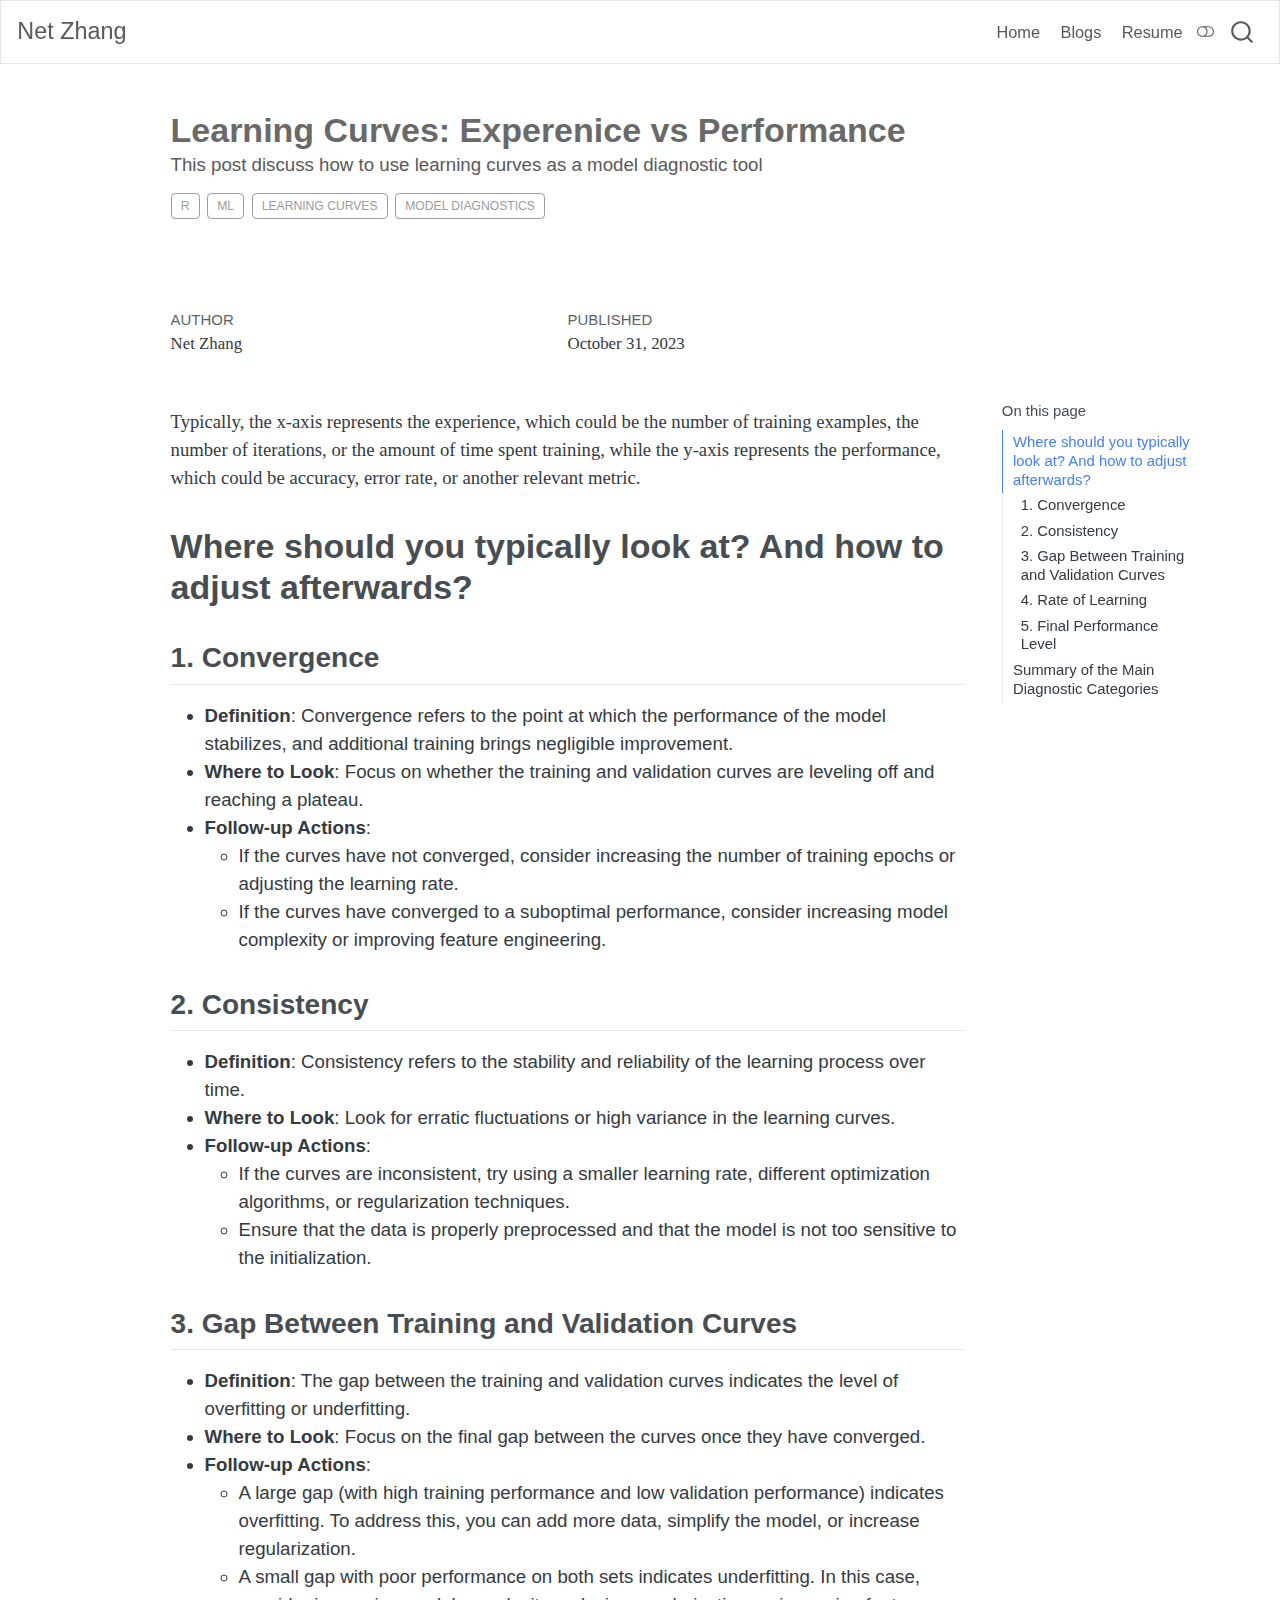
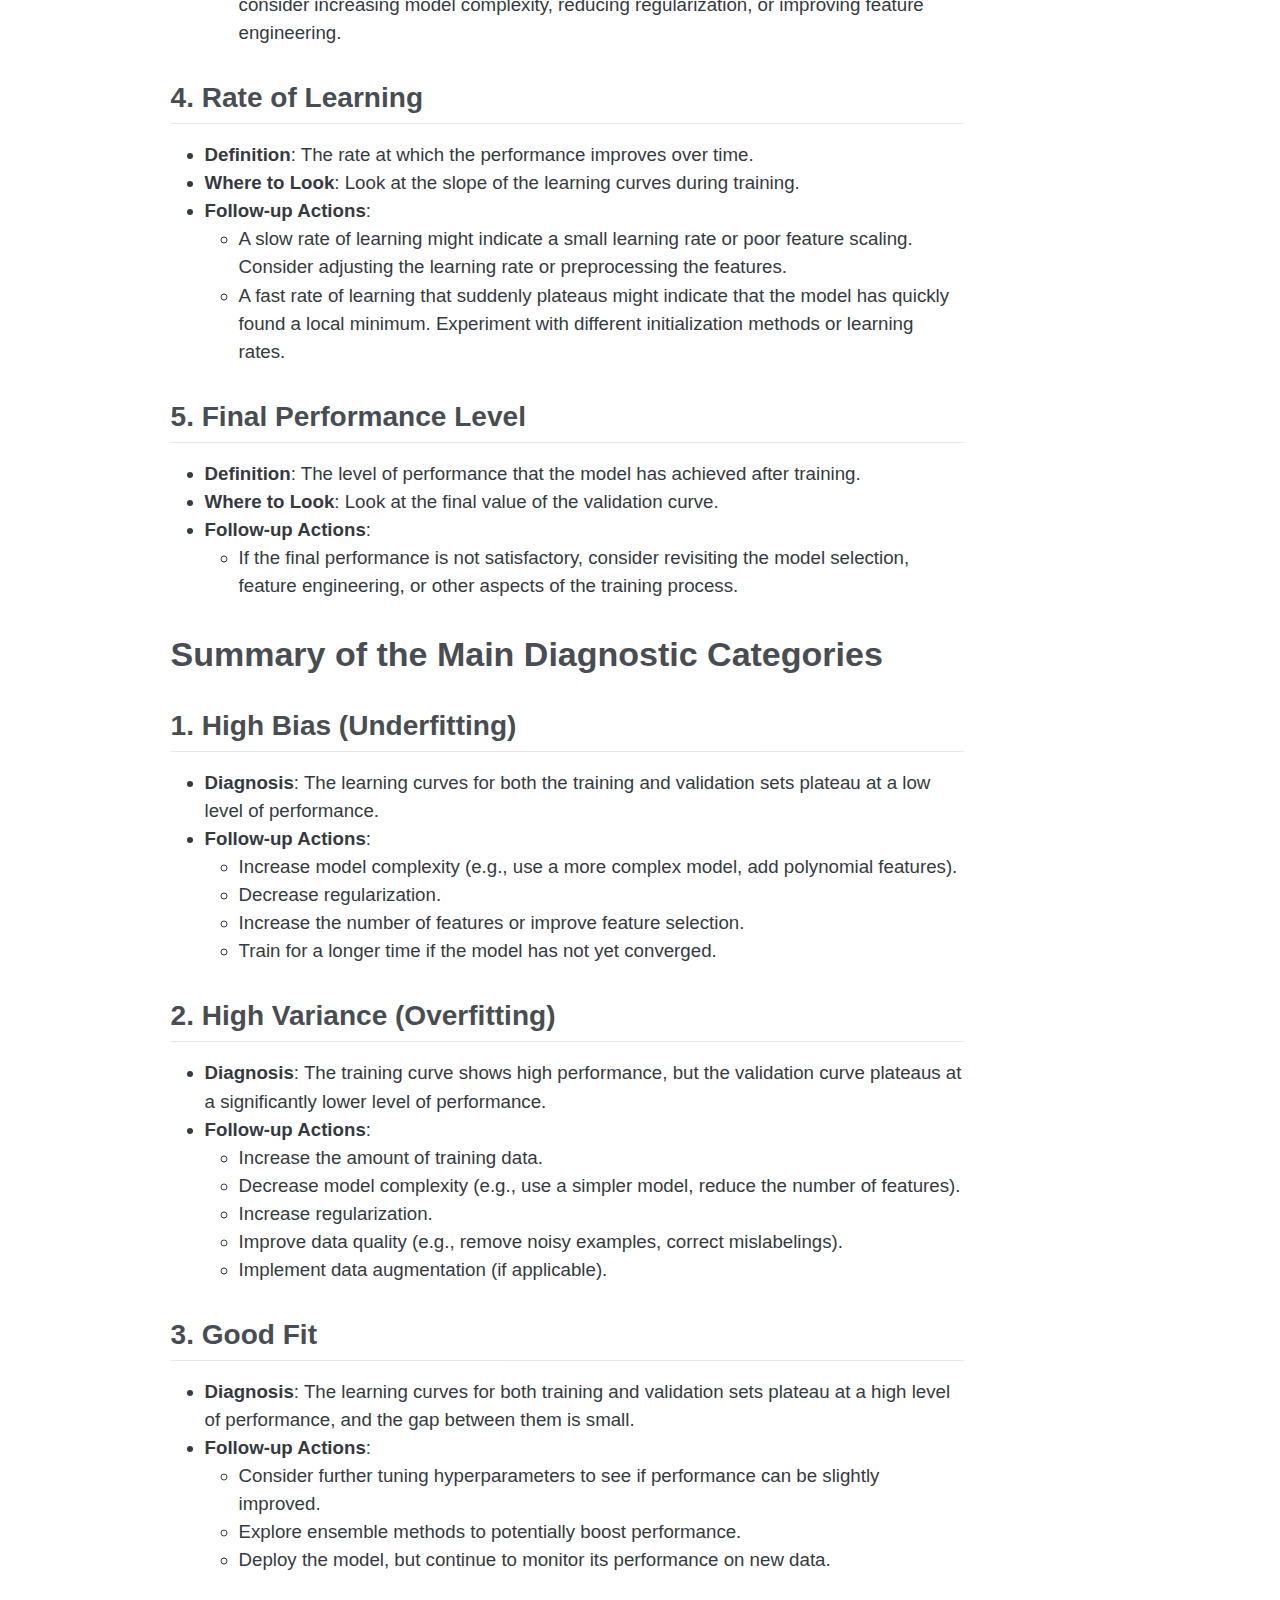
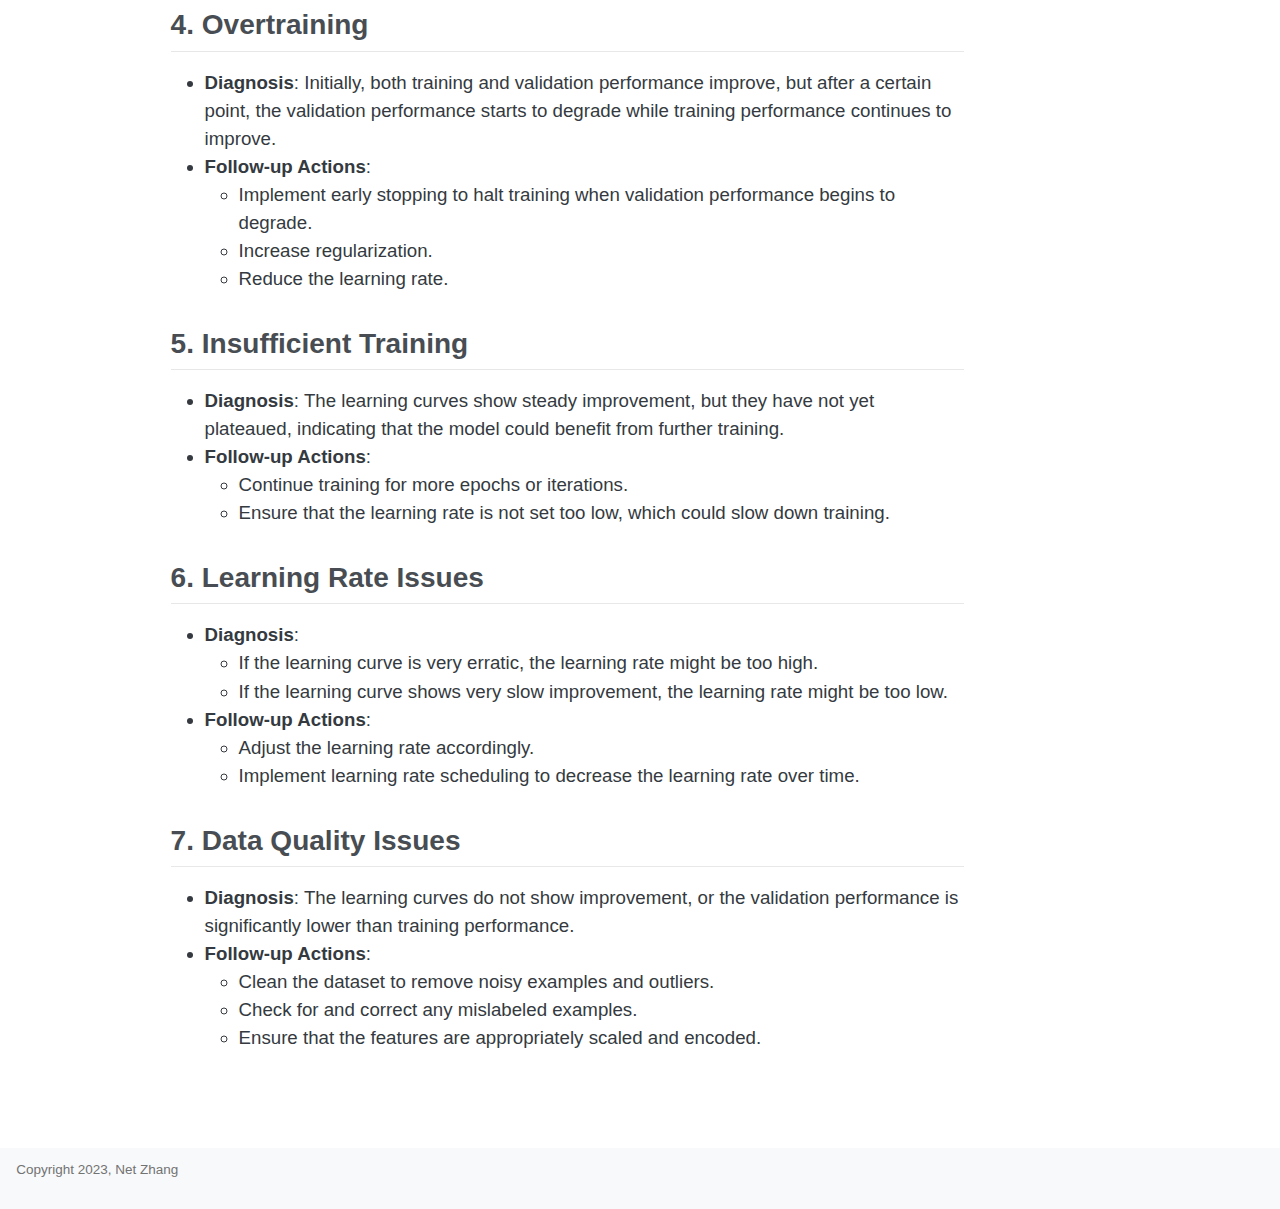
==== docs/posts/2023-10-31-learning_curves/index.html @ 89a6ef72 "add new posts" ====
<!DOCTYPE html>
<html xmlns="http://www.w3.org/1999/xhtml" lang="en" xml:lang="en"><head>

<meta charset="utf-8">
<meta name="generator" content="quarto-1.3.361">

<meta name="viewport" content="width=device-width, initial-scale=1.0, user-scalable=yes">

<meta name="author" content="Net Zhang">
<meta name="dcterms.date" content="2023-10-31">
<meta name="description" content="This post discuss how to use learning curves as a model diagnostic tool">

<title>Learning Curves: Experenice vs Performance</title>
<style>
code{white-space: pre-wrap;}
span.smallcaps{font-variant: small-caps;}
div.columns{display: flex; gap: min(4vw, 1.5em);}
div.column{flex: auto; overflow-x: auto;}
div.hanging-indent{margin-left: 1.5em; text-indent: -1.5em;}
ul.task-list{list-style: none;}
ul.task-list li input[type="checkbox"] {
  width: 0.8em;
  margin: 0 0.8em 0.2em -1em; /* quarto-specific, see https://github.com/quarto-dev/quarto-cli/issues/4556 */ 
  vertical-align: middle;
}
</style>


<script src="../../site_libs/quarto-nav/quarto-nav.js"></script>
<script src="../../site_libs/quarto-nav/headroom.min.js"></script>
<script src="../../site_libs/clipboard/clipboard.min.js"></script>
<script src="../../site_libs/quarto-search/autocomplete.umd.js"></script>
<script src="../../site_libs/quarto-search/fuse.min.js"></script>
<script src="../../site_libs/quarto-search/quarto-search.js"></script>
<meta name="quarto:offset" content="../../">
<script src="../../site_libs/quarto-html/quarto.js"></script>
<script src="../../site_libs/quarto-html/popper.min.js"></script>
<script src="../../site_libs/quarto-html/tippy.umd.min.js"></script>
<script src="../../site_libs/quarto-html/anchor.min.js"></script>
<link href="../../site_libs/quarto-html/tippy.css" rel="stylesheet">
<link href="../../site_libs/quarto-html/quarto-syntax-highlighting.css" rel="stylesheet" class="quarto-color-scheme" id="quarto-text-highlighting-styles">
<link href="../../site_libs/quarto-html/quarto-syntax-highlighting-dark.css" rel="prefetch" class="quarto-color-scheme quarto-color-alternate" id="quarto-text-highlighting-styles">
<script src="../../site_libs/bootstrap/bootstrap.min.js"></script>
<link href="../../site_libs/bootstrap/bootstrap-icons.css" rel="stylesheet">
<link href="../../site_libs/bootstrap/bootstrap.min.css" rel="stylesheet" class="quarto-color-scheme" id="quarto-bootstrap" data-mode="light">
<link href="../../site_libs/bootstrap/bootstrap-dark.min.css" rel="prefetch" class="quarto-color-scheme quarto-color-alternate" id="quarto-bootstrap" data-mode="dark">
<script id="quarto-search-options" type="application/json">{
  "location": "navbar",
  "copy-button": false,
  "collapse-after": 3,
  "panel-placement": "end",
  "type": "overlay",
  "limit": 20,
  "language": {
    "search-no-results-text": "No results",
    "search-matching-documents-text": "matching documents",
    "search-copy-link-title": "Copy link to search",
    "search-hide-matches-text": "Hide additional matches",
    "search-more-match-text": "more match in this document",
    "search-more-matches-text": "more matches in this document",
    "search-clear-button-title": "Clear",
    "search-detached-cancel-button-title": "Cancel",
    "search-submit-button-title": "Submit",
    "search-label": "Search"
  }
}</script>


<link rel="stylesheet" href="../../styles.css">
</head>

<body class="nav-fixed">

<div id="quarto-search-results"></div>
  <header id="quarto-header" class="headroom fixed-top">
    <nav class="navbar navbar-expand-lg navbar-dark ">
      <div class="navbar-container container-fluid">
      <div class="navbar-brand-container">
    <a class="navbar-brand" href="../../index.html">
    <span class="navbar-title">Net Zhang</span>
    </a>
  </div>
            <div id="quarto-search" class="" title="Search"></div>
          <button class="navbar-toggler" type="button" data-bs-toggle="collapse" data-bs-target="#navbarCollapse" aria-controls="navbarCollapse" aria-expanded="false" aria-label="Toggle navigation" onclick="if (window.quartoToggleHeadroom) { window.quartoToggleHeadroom(); }">
  <span class="navbar-toggler-icon"></span>
</button>
          <div class="collapse navbar-collapse" id="navbarCollapse">
            <ul class="navbar-nav navbar-nav-scroll ms-auto">
  <li class="nav-item">
    <a class="nav-link" href="../../index.html" rel="" target="">
 <span class="menu-text">Home</span></a>
  </li>  
  <li class="nav-item">
    <a class="nav-link" href="../../posts.html" rel="" target="">
 <span class="menu-text">Blogs</span></a>
  </li>  
  <li class="nav-item">
    <a class="nav-link" href="../../resume.html" rel="" target="">
 <span class="menu-text">Resume</span></a>
  </li>  
</ul>
            <div class="quarto-navbar-tools">
  <a href="" class="quarto-color-scheme-toggle quarto-navigation-tool  px-1" onclick="window.quartoToggleColorScheme(); return false;" title="Toggle dark mode"><i class="bi"></i></a>
</div>
          </div> <!-- /navcollapse -->
      </div> <!-- /container-fluid -->
    </nav>
</header>
<!-- content -->
<header id="title-block-header" class="quarto-title-block default page-columns page-full">
  <div class="quarto-title-banner page-columns page-full">
    <div class="quarto-title column-body">
      <h1 class="title">Learning Curves: Experenice vs Performance</h1>
                  <div>
        <div class="description">
          This post discuss how to use learning curves as a model diagnostic tool
        </div>
      </div>
                          <div class="quarto-categories">
                <div class="quarto-category">R</div>
                <div class="quarto-category">ML</div>
                <div class="quarto-category">Learning Curves</div>
                <div class="quarto-category">Model Diagnostics</div>
              </div>
                  </div>
  </div>
    
  
  <div class="quarto-title-meta">

      <div>
      <div class="quarto-title-meta-heading">Author</div>
      <div class="quarto-title-meta-contents">
               <p><a href="https://netzissou.github.io/blog/">Net Zhang</a> </p>
            </div>
    </div>
      
      <div>
      <div class="quarto-title-meta-heading">Published</div>
      <div class="quarto-title-meta-contents">
        <p class="date">October 31, 2023</p>
      </div>
    </div>
    
      
    </div>
    
  
  </header><div id="quarto-content" class="quarto-container page-columns page-rows-contents page-layout-article page-navbar">
<!-- sidebar -->
<!-- margin-sidebar -->
    <div id="quarto-margin-sidebar" class="sidebar margin-sidebar">
        <nav id="TOC" role="doc-toc" class="toc-active">
    <h2 id="toc-title">On this page</h2>
   
  <ul>
  <li><a href="#where-should-you-typically-look-at-and-how-to-adjust-afterwards" id="toc-where-should-you-typically-look-at-and-how-to-adjust-afterwards" class="nav-link active" data-scroll-target="#where-should-you-typically-look-at-and-how-to-adjust-afterwards">Where should you typically look at? And how to adjust afterwards?</a>
  <ul class="collapse">
  <li><a href="#convergence" id="toc-convergence" class="nav-link" data-scroll-target="#convergence">1. Convergence</a></li>
  <li><a href="#consistency" id="toc-consistency" class="nav-link" data-scroll-target="#consistency">2. Consistency</a></li>
  <li><a href="#gap-between-training-and-validation-curves" id="toc-gap-between-training-and-validation-curves" class="nav-link" data-scroll-target="#gap-between-training-and-validation-curves">3. Gap Between Training and Validation Curves</a></li>
  <li><a href="#rate-of-learning" id="toc-rate-of-learning" class="nav-link" data-scroll-target="#rate-of-learning">4. Rate of Learning</a></li>
  <li><a href="#final-performance-level" id="toc-final-performance-level" class="nav-link" data-scroll-target="#final-performance-level">5. Final Performance Level</a></li>
  </ul></li>
  <li><a href="#summary-of-the-main-diagnostic-categories" id="toc-summary-of-the-main-diagnostic-categories" class="nav-link" data-scroll-target="#summary-of-the-main-diagnostic-categories">Summary of the Main Diagnostic Categories</a>
  <ul class="collapse">
  <li><a href="#high-bias-underfitting" id="toc-high-bias-underfitting" class="nav-link" data-scroll-target="#high-bias-underfitting">1. High Bias (Underfitting)</a></li>
  <li><a href="#high-variance-overfitting" id="toc-high-variance-overfitting" class="nav-link" data-scroll-target="#high-variance-overfitting">2. High Variance (Overfitting)</a></li>
  <li><a href="#good-fit" id="toc-good-fit" class="nav-link" data-scroll-target="#good-fit">3. Good Fit</a></li>
  <li><a href="#overtraining" id="toc-overtraining" class="nav-link" data-scroll-target="#overtraining">4. Overtraining</a></li>
  <li><a href="#insufficient-training" id="toc-insufficient-training" class="nav-link" data-scroll-target="#insufficient-training">5. Insufficient Training</a></li>
  <li><a href="#learning-rate-issues" id="toc-learning-rate-issues" class="nav-link" data-scroll-target="#learning-rate-issues">6. Learning Rate Issues</a></li>
  <li><a href="#data-quality-issues" id="toc-data-quality-issues" class="nav-link" data-scroll-target="#data-quality-issues">7. Data Quality Issues</a></li>
  </ul></li>
  </ul>
</nav>
    </div>
<!-- main -->
<main class="content quarto-banner-title-block" id="quarto-document-content">




<p>Typically, the x-axis represents the experience, which could be the number of training examples, the number of iterations, or the amount of time spent training, while the y-axis represents the performance, which could be accuracy, error rate, or another relevant metric.</p>
<section id="where-should-you-typically-look-at-and-how-to-adjust-afterwards" class="level1">
<h1>Where should you typically look at? And how to adjust afterwards?</h1>
<section id="convergence" class="level2">
<h2 class="anchored" data-anchor-id="convergence">1. Convergence</h2>
<ul>
<li><strong>Definition</strong>: Convergence refers to the point at which the performance of the model stabilizes, and additional training brings negligible improvement.</li>
<li><strong>Where to Look</strong>: Focus on whether the training and validation curves are leveling off and reaching a plateau.</li>
<li><strong>Follow-up Actions</strong>:
<ul>
<li>If the curves have not converged, consider increasing the number of training epochs or adjusting the learning rate.</li>
<li>If the curves have converged to a suboptimal performance, consider increasing model complexity or improving feature engineering.</li>
</ul></li>
</ul>
</section>
<section id="consistency" class="level2">
<h2 class="anchored" data-anchor-id="consistency">2. Consistency</h2>
<ul>
<li><strong>Definition</strong>: Consistency refers to the stability and reliability of the learning process over time.</li>
<li><strong>Where to Look</strong>: Look for erratic fluctuations or high variance in the learning curves.</li>
<li><strong>Follow-up Actions</strong>:
<ul>
<li>If the curves are inconsistent, try using a smaller learning rate, different optimization algorithms, or regularization techniques.</li>
<li>Ensure that the data is properly preprocessed and that the model is not too sensitive to the initialization.</li>
</ul></li>
</ul>
</section>
<section id="gap-between-training-and-validation-curves" class="level2">
<h2 class="anchored" data-anchor-id="gap-between-training-and-validation-curves">3. Gap Between Training and Validation Curves</h2>
<ul>
<li><strong>Definition</strong>: The gap between the training and validation curves indicates the level of overfitting or underfitting.</li>
<li><strong>Where to Look</strong>: Focus on the final gap between the curves once they have converged.</li>
<li><strong>Follow-up Actions</strong>:
<ul>
<li>A large gap (with high training performance and low validation performance) indicates overfitting. To address this, you can add more data, simplify the model, or increase regularization.</li>
<li>A small gap with poor performance on both sets indicates underfitting. In this case, consider increasing model complexity, reducing regularization, or improving feature engineering.</li>
</ul></li>
</ul>
</section>
<section id="rate-of-learning" class="level2">
<h2 class="anchored" data-anchor-id="rate-of-learning">4. Rate of Learning</h2>
<ul>
<li><strong>Definition</strong>: The rate at which the performance improves over time.</li>
<li><strong>Where to Look</strong>: Look at the slope of the learning curves during training.</li>
<li><strong>Follow-up Actions</strong>:
<ul>
<li>A slow rate of learning might indicate a small learning rate or poor feature scaling. Consider adjusting the learning rate or preprocessing the features.</li>
<li>A fast rate of learning that suddenly plateaus might indicate that the model has quickly found a local minimum. Experiment with different initialization methods or learning rates.</li>
</ul></li>
</ul>
</section>
<section id="final-performance-level" class="level2">
<h2 class="anchored" data-anchor-id="final-performance-level">5. Final Performance Level</h2>
<ul>
<li><strong>Definition</strong>: The level of performance that the model has achieved after training.</li>
<li><strong>Where to Look</strong>: Look at the final value of the validation curve.</li>
<li><strong>Follow-up Actions</strong>:
<ul>
<li>If the final performance is not satisfactory, consider revisiting the model selection, feature engineering, or other aspects of the training process.</li>
</ul></li>
</ul>
</section>
</section>
<section id="summary-of-the-main-diagnostic-categories" class="level1">
<h1>Summary of the Main Diagnostic Categories</h1>
<section id="high-bias-underfitting" class="level2">
<h2 class="anchored" data-anchor-id="high-bias-underfitting">1. High Bias (Underfitting)</h2>
<ul>
<li><strong>Diagnosis</strong>: The learning curves for both the training and validation sets plateau at a low level of performance.</li>
<li><strong>Follow-up Actions</strong>:
<ul>
<li>Increase model complexity (e.g., use a more complex model, add polynomial features).</li>
<li>Decrease regularization.</li>
<li>Increase the number of features or improve feature selection.</li>
<li>Train for a longer time if the model has not yet converged.</li>
</ul></li>
</ul>
</section>
<section id="high-variance-overfitting" class="level2">
<h2 class="anchored" data-anchor-id="high-variance-overfitting">2. High Variance (Overfitting)</h2>
<ul>
<li><strong>Diagnosis</strong>: The training curve shows high performance, but the validation curve plateaus at a significantly lower level of performance.</li>
<li><strong>Follow-up Actions</strong>:
<ul>
<li>Increase the amount of training data.</li>
<li>Decrease model complexity (e.g., use a simpler model, reduce the number of features).</li>
<li>Increase regularization.</li>
<li>Improve data quality (e.g., remove noisy examples, correct mislabelings).</li>
<li>Implement data augmentation (if applicable).</li>
</ul></li>
</ul>
</section>
<section id="good-fit" class="level2">
<h2 class="anchored" data-anchor-id="good-fit">3. Good Fit</h2>
<ul>
<li><strong>Diagnosis</strong>: The learning curves for both training and validation sets plateau at a high level of performance, and the gap between them is small.</li>
<li><strong>Follow-up Actions</strong>:
<ul>
<li>Consider further tuning hyperparameters to see if performance can be slightly improved.</li>
<li>Explore ensemble methods to potentially boost performance.</li>
<li>Deploy the model, but continue to monitor its performance on new data.</li>
</ul></li>
</ul>
</section>
<section id="overtraining" class="level2">
<h2 class="anchored" data-anchor-id="overtraining">4. Overtraining</h2>
<ul>
<li><strong>Diagnosis</strong>: Initially, both training and validation performance improve, but after a certain point, the validation performance starts to degrade while training performance continues to improve.</li>
<li><strong>Follow-up Actions</strong>:
<ul>
<li>Implement early stopping to halt training when validation performance begins to degrade.</li>
<li>Increase regularization.</li>
<li>Reduce the learning rate.</li>
</ul></li>
</ul>
</section>
<section id="insufficient-training" class="level2">
<h2 class="anchored" data-anchor-id="insufficient-training">5. Insufficient Training</h2>
<ul>
<li><strong>Diagnosis</strong>: The learning curves show steady improvement, but they have not yet plateaued, indicating that the model could benefit from further training.</li>
<li><strong>Follow-up Actions</strong>:
<ul>
<li>Continue training for more epochs or iterations.</li>
<li>Ensure that the learning rate is not set too low, which could slow down training.</li>
</ul></li>
</ul>
</section>
<section id="learning-rate-issues" class="level2">
<h2 class="anchored" data-anchor-id="learning-rate-issues">6. Learning Rate Issues</h2>
<ul>
<li><strong>Diagnosis</strong>:
<ul>
<li>If the learning curve is very erratic, the learning rate might be too high.</li>
<li>If the learning curve shows very slow improvement, the learning rate might be too low.</li>
</ul></li>
<li><strong>Follow-up Actions</strong>:
<ul>
<li>Adjust the learning rate accordingly.</li>
<li>Implement learning rate scheduling to decrease the learning rate over time.</li>
</ul></li>
</ul>
</section>
<section id="data-quality-issues" class="level2">
<h2 class="anchored" data-anchor-id="data-quality-issues">7. Data Quality Issues</h2>
<ul>
<li><strong>Diagnosis</strong>: The learning curves do not show improvement, or the validation performance is significantly lower than training performance.</li>
<li><strong>Follow-up Actions</strong>:
<ul>
<li>Clean the dataset to remove noisy examples and outliers.</li>
<li>Check for and correct any mislabeled examples.</li>
<li>Ensure that the features are appropriately scaled and encoded.</li>
</ul></li>
</ul>


</section>
</section>

</main> <!-- /main -->
<script id="quarto-html-after-body" type="application/javascript">
window.document.addEventListener("DOMContentLoaded", function (event) {
  const toggleBodyColorMode = (bsSheetEl) => {
    const mode = bsSheetEl.getAttribute("data-mode");
    const bodyEl = window.document.querySelector("body");
    if (mode === "dark") {
      bodyEl.classList.add("quarto-dark");
      bodyEl.classList.remove("quarto-light");
    } else {
      bodyEl.classList.add("quarto-light");
      bodyEl.classList.remove("quarto-dark");
    }
  }
  const toggleBodyColorPrimary = () => {
    const bsSheetEl = window.document.querySelector("link#quarto-bootstrap");
    if (bsSheetEl) {
      toggleBodyColorMode(bsSheetEl);
    }
  }
  toggleBodyColorPrimary();  
  const disableStylesheet = (stylesheets) => {
    for (let i=0; i < stylesheets.length; i++) {
      const stylesheet = stylesheets[i];
      stylesheet.rel = 'prefetch';
    }
  }
  const enableStylesheet = (stylesheets) => {
    for (let i=0; i < stylesheets.length; i++) {
      const stylesheet = stylesheets[i];
      stylesheet.rel = 'stylesheet';
    }
  }
  const manageTransitions = (selector, allowTransitions) => {
    const els = window.document.querySelectorAll(selector);
    for (let i=0; i < els.length; i++) {
      const el = els[i];
      if (allowTransitions) {
        el.classList.remove('notransition');
      } else {
        el.classList.add('notransition');
      }
    }
  }
  const toggleColorMode = (alternate) => {
    // Switch the stylesheets
    const alternateStylesheets = window.document.querySelectorAll('link.quarto-color-scheme.quarto-color-alternate');
    manageTransitions('#quarto-margin-sidebar .nav-link', false);
    if (alternate) {
      enableStylesheet(alternateStylesheets);
      for (const sheetNode of alternateStylesheets) {
        if (sheetNode.id === "quarto-bootstrap") {
          toggleBodyColorMode(sheetNode);
        }
      }
    } else {
      disableStylesheet(alternateStylesheets);
      toggleBodyColorPrimary();
    }
    manageTransitions('#quarto-margin-sidebar .nav-link', true);
    // Switch the toggles
    const toggles = window.document.querySelectorAll('.quarto-color-scheme-toggle');
    for (let i=0; i < toggles.length; i++) {
      const toggle = toggles[i];
      if (toggle) {
        if (alternate) {
          toggle.classList.add("alternate");     
        } else {
          toggle.classList.remove("alternate");
        }
      }
    }
    // Hack to workaround the fact that safari doesn't
    // properly recolor the scrollbar when toggling (#1455)
    if (navigator.userAgent.indexOf('Safari') > 0 && navigator.userAgent.indexOf('Chrome') == -1) {
      manageTransitions("body", false);
      window.scrollTo(0, 1);
      setTimeout(() => {
        window.scrollTo(0, 0);
        manageTransitions("body", true);
      }, 40);  
    }
  }
  const isFileUrl = () => { 
    return window.location.protocol === 'file:';
  }
  const hasAlternateSentinel = () => {  
    let styleSentinel = getColorSchemeSentinel();
    if (styleSentinel !== null) {
      return styleSentinel === "alternate";
    } else {
      return false;
    }
  }
  const setStyleSentinel = (alternate) => {
    const value = alternate ? "alternate" : "default";
    if (!isFileUrl()) {
      window.localStorage.setItem("quarto-color-scheme", value);
    } else {
      localAlternateSentinel = value;
    }
  }
  const getColorSchemeSentinel = () => {
    if (!isFileUrl()) {
      const storageValue = window.localStorage.getItem("quarto-color-scheme");
      return storageValue != null ? storageValue : localAlternateSentinel;
    } else {
      return localAlternateSentinel;
    }
  }
  let localAlternateSentinel = 'default';
  // Dark / light mode switch
  window.quartoToggleColorScheme = () => {
    // Read the current dark / light value 
    let toAlternate = !hasAlternateSentinel();
    toggleColorMode(toAlternate);
    setStyleSentinel(toAlternate);
  };
  // Ensure there is a toggle, if there isn't float one in the top right
  if (window.document.querySelector('.quarto-color-scheme-toggle') === null) {
    const a = window.document.createElement('a');
    a.classList.add('top-right');
    a.classList.add('quarto-color-scheme-toggle');
    a.href = "";
    a.onclick = function() { try { window.quartoToggleColorScheme(); } catch {} return false; };
    const i = window.document.createElement("i");
    i.classList.add('bi');
    a.appendChild(i);
    window.document.body.appendChild(a);
  }
  // Switch to dark mode if need be
  if (hasAlternateSentinel()) {
    toggleColorMode(true);
  } else {
    toggleColorMode(false);
  }
  const icon = "";
  const anchorJS = new window.AnchorJS();
  anchorJS.options = {
    placement: 'right',
    icon: icon
  };
  anchorJS.add('.anchored');
  const isCodeAnnotation = (el) => {
    for (const clz of el.classList) {
      if (clz.startsWith('code-annotation-')) {                     
        return true;
      }
    }
    return false;
  }
  const clipboard = new window.ClipboardJS('.code-copy-button', {
    text: function(trigger) {
      const codeEl = trigger.previousElementSibling.cloneNode(true);
      for (const childEl of codeEl.children) {
        if (isCodeAnnotation(childEl)) {
          childEl.remove();
        }
      }
      return codeEl.innerText;
    }
  });
  clipboard.on('success', function(e) {
    // button target
    const button = e.trigger;
    // don't keep focus
    button.blur();
    // flash "checked"
    button.classList.add('code-copy-button-checked');
    var currentTitle = button.getAttribute("title");
    button.setAttribute("title", "Copied!");
    let tooltip;
    if (window.bootstrap) {
      button.setAttribute("data-bs-toggle", "tooltip");
      button.setAttribute("data-bs-placement", "left");
      button.setAttribute("data-bs-title", "Copied!");
      tooltip = new bootstrap.Tooltip(button, 
        { trigger: "manual", 
          customClass: "code-copy-button-tooltip",
          offset: [0, -8]});
      tooltip.show();    
    }
    setTimeout(function() {
      if (tooltip) {
        tooltip.hide();
        button.removeAttribute("data-bs-title");
        button.removeAttribute("data-bs-toggle");
        button.removeAttribute("data-bs-placement");
      }
      button.setAttribute("title", currentTitle);
      button.classList.remove('code-copy-button-checked');
    }, 1000);
    // clear code selection
    e.clearSelection();
  });
  function tippyHover(el, contentFn) {
    const config = {
      allowHTML: true,
      content: contentFn,
      maxWidth: 500,
      delay: 100,
      arrow: false,
      appendTo: function(el) {
          return el.parentElement;
      },
      interactive: true,
      interactiveBorder: 10,
      theme: 'quarto',
      placement: 'bottom-start'
    };
    window.tippy(el, config); 
  }
  const noterefs = window.document.querySelectorAll('a[role="doc-noteref"]');
  for (var i=0; i<noterefs.length; i++) {
    const ref = noterefs[i];
    tippyHover(ref, function() {
      // use id or data attribute instead here
      let href = ref.getAttribute('data-footnote-href') || ref.getAttribute('href');
      try { href = new URL(href).hash; } catch {}
      const id = href.replace(/^#\/?/, "");
      const note = window.document.getElementById(id);
      return note.innerHTML;
    });
  }
      let selectedAnnoteEl;
      const selectorForAnnotation = ( cell, annotation) => {
        let cellAttr = 'data-code-cell="' + cell + '"';
        let lineAttr = 'data-code-annotation="' +  annotation + '"';
        const selector = 'span[' + cellAttr + '][' + lineAttr + ']';
        return selector;
      }
      const selectCodeLines = (annoteEl) => {
        const doc = window.document;
        const targetCell = annoteEl.getAttribute("data-target-cell");
        const targetAnnotation = annoteEl.getAttribute("data-target-annotation");
        const annoteSpan = window.document.querySelector(selectorForAnnotation(targetCell, targetAnnotation));
        const lines = annoteSpan.getAttribute("data-code-lines").split(",");
        const lineIds = lines.map((line) => {
          return targetCell + "-" + line;
        })
        let top = null;
        let height = null;
        let parent = null;
        if (lineIds.length > 0) {
            //compute the position of the single el (top and bottom and make a div)
            const el = window.document.getElementById(lineIds[0]);
            top = el.offsetTop;
            height = el.offsetHeight;
            parent = el.parentElement.parentElement;
          if (lineIds.length > 1) {
            const lastEl = window.document.getElementById(lineIds[lineIds.length - 1]);
            const bottom = lastEl.offsetTop + lastEl.offsetHeight;
            height = bottom - top;
          }
          if (top !== null && height !== null && parent !== null) {
            // cook up a div (if necessary) and position it 
            let div = window.document.getElementById("code-annotation-line-highlight");
            if (div === null) {
              div = window.document.createElement("div");
              div.setAttribute("id", "code-annotation-line-highlight");
              div.style.position = 'absolute';
              parent.appendChild(div);
            }
            div.style.top = top - 2 + "px";
            div.style.height = height + 4 + "px";
            let gutterDiv = window.document.getElementById("code-annotation-line-highlight-gutter");
            if (gutterDiv === null) {
              gutterDiv = window.document.createElement("div");
              gutterDiv.setAttribute("id", "code-annotation-line-highlight-gutter");
              gutterDiv.style.position = 'absolute';
              const codeCell = window.document.getElementById(targetCell);
              const gutter = codeCell.querySelector('.code-annotation-gutter');
              gutter.appendChild(gutterDiv);
            }
            gutterDiv.style.top = top - 2 + "px";
            gutterDiv.style.height = height + 4 + "px";
          }
          selectedAnnoteEl = annoteEl;
        }
      };
      const unselectCodeLines = () => {
        const elementsIds = ["code-annotation-line-highlight", "code-annotation-line-highlight-gutter"];
        elementsIds.forEach((elId) => {
          const div = window.document.getElementById(elId);
          if (div) {
            div.remove();
          }
        });
        selectedAnnoteEl = undefined;
      };
      // Attach click handler to the DT
      const annoteDls = window.document.querySelectorAll('dt[data-target-cell]');
      for (const annoteDlNode of annoteDls) {
        annoteDlNode.addEventListener('click', (event) => {
          const clickedEl = event.target;
          if (clickedEl !== selectedAnnoteEl) {
            unselectCodeLines();
            const activeEl = window.document.querySelector('dt[data-target-cell].code-annotation-active');
            if (activeEl) {
              activeEl.classList.remove('code-annotation-active');
            }
            selectCodeLines(clickedEl);
            clickedEl.classList.add('code-annotation-active');
          } else {
            // Unselect the line
            unselectCodeLines();
            clickedEl.classList.remove('code-annotation-active');
          }
        });
      }
  const findCites = (el) => {
    const parentEl = el.parentElement;
    if (parentEl) {
      const cites = parentEl.dataset.cites;
      if (cites) {
        return {
          el,
          cites: cites.split(' ')
        };
      } else {
        return findCites(el.parentElement)
      }
    } else {
      return undefined;
    }
  };
  var bibliorefs = window.document.querySelectorAll('a[role="doc-biblioref"]');
  for (var i=0; i<bibliorefs.length; i++) {
    const ref = bibliorefs[i];
    const citeInfo = findCites(ref);
    if (citeInfo) {
      tippyHover(citeInfo.el, function() {
        var popup = window.document.createElement('div');
        citeInfo.cites.forEach(function(cite) {
          var citeDiv = window.document.createElement('div');
          citeDiv.classList.add('hanging-indent');
          citeDiv.classList.add('csl-entry');
          var biblioDiv = window.document.getElementById('ref-' + cite);
          if (biblioDiv) {
            citeDiv.innerHTML = biblioDiv.innerHTML;
          }
          popup.appendChild(citeDiv);
        });
        return popup.innerHTML;
      });
    }
  }
});
</script>
</div> <!-- /content -->
<footer class="footer">
  <div class="nav-footer">
    <div class="nav-footer-left">
      <ul class="footer-items list-unstyled">
    <li class="nav-item">
 Copyright 2023, Net Zhang
  </li>  
</ul>
    </div>   
    <div class="nav-footer-center">
      &nbsp;
    </div>
    <div class="nav-footer-right">
      &nbsp;
    </div>
  </div>
</footer>



</body></html>
---- docs/site_libs/quarto-html/tippy.css ----
.tippy-box[data-animation=fade][data-state=hidden]{opacity:0}[data-tippy-root]{max-width:calc(100vw - 10px)}.tippy-box{position:relative;background-color:#333;color:#fff;border-radius:4px;font-size:14px;line-height:1.4;white-space:normal;outline:0;transition-property:transform,visibility,opacity}.tippy-box[data-placement^=top]>.tippy-arrow{bottom:0}.tippy-box[data-placement^=top]>.tippy-arrow:before{bottom:-7px;left:0;border-width:8px 8px 0;border-top-color:initial;transform-origin:center top}.tippy-box[data-placement^=bottom]>.tippy-arrow{top:0}.tippy-box[data-placement^=bottom]>.tippy-arrow:before{top:-7px;left:0;border-width:0 8px 8px;border-bottom-color:initial;transform-origin:center bottom}.tippy-box[data-placement^=left]>.tippy-arrow{right:0}.tippy-box[data-placement^=left]>.tippy-arrow:before{border-width:8px 0 8px 8px;border-left-color:initial;right:-7px;transform-origin:center left}.tippy-box[data-placement^=right]>.tippy-arrow{left:0}.tippy-box[data-placement^=right]>.tippy-arrow:before{left:-7px;border-width:8px 8px 8px 0;border-right-color:initial;transform-origin:center right}.tippy-box[data-inertia][data-state=visible]{transition-timing-function:cubic-bezier(.54,1.5,.38,1.11)}.tippy-arrow{width:16px;height:16px;color:#333}.tippy-arrow:before{content:"";position:absolute;border-color:transparent;border-style:solid}.tippy-content{position:relative;padding:5px 9px;z-index:1}
---- docs/site_libs/quarto-html/quarto-syntax-highlighting.css ----
/* quarto syntax highlight colors */
:root {
  --quarto-hl-ot-color: #003B4F;
  --quarto-hl-at-color: #657422;
  --quarto-hl-ss-color: #20794D;
  --quarto-hl-an-color: #5E5E5E;
  --quarto-hl-fu-color: #4758AB;
  --quarto-hl-st-color: #20794D;
  --quarto-hl-cf-color: #003B4F;
  --quarto-hl-op-color: #5E5E5E;
  --quarto-hl-er-color: #AD0000;
  --quarto-hl-bn-color: #AD0000;
  --quarto-hl-al-color: #AD0000;
  --quarto-hl-va-color: #111111;
  --quarto-hl-bu-color: inherit;
  --quarto-hl-ex-color: inherit;
  --quarto-hl-pp-color: #AD0000;
  --quarto-hl-in-color: #5E5E5E;
  --quarto-hl-vs-color: #20794D;
  --quarto-hl-wa-color: #5E5E5E;
  --quarto-hl-do-color: #5E5E5E;
  --quarto-hl-im-color: #00769E;
  --quarto-hl-ch-color: #20794D;
  --quarto-hl-dt-color: #AD0000;
  --quarto-hl-fl-color: #AD0000;
  --quarto-hl-co-color: #5E5E5E;
  --quarto-hl-cv-color: #5E5E5E;
  --quarto-hl-cn-color: #8f5902;
  --quarto-hl-sc-color: #5E5E5E;
  --quarto-hl-dv-color: #AD0000;
  --quarto-hl-kw-color: #003B4F;
}

/* other quarto variables */
:root {
  --quarto-font-monospace: SFMono-Regular, Menlo, Monaco, Consolas, "Liberation Mono", "Courier New", monospace;
}

pre > code.sourceCode > span {
  color: #003B4F;
}

code span {
  color: #003B4F;
}

code.sourceCode > span {
  color: #003B4F;
}

div.sourceCode,
div.sourceCode pre.sourceCode {
  color: #003B4F;
}

code span.ot {
  color: #003B4F;
  font-style: inherit;
}

code span.at {
  color: #657422;
  font-style: inherit;
}

code span.ss {
  color: #20794D;
  font-style: inherit;
}

code span.an {
  color: #5E5E5E;
  font-style: inherit;
}

code span.fu {
  color: #4758AB;
  font-style: inherit;
}

code span.st {
  color: #20794D;
  font-style: inherit;
}

code span.cf {
  color: #003B4F;
  font-style: inherit;
}

code span.op {
  color: #5E5E5E;
  font-style: inherit;
}

code span.er {
  color: #AD0000;
  font-style: inherit;
}

code span.bn {
  color: #AD0000;
  font-style: inherit;
}

code span.al {
  color: #AD0000;
  font-style: inherit;
}

code span.va {
  color: #111111;
  font-style: inherit;
}

code span.bu {
  font-style: inherit;
}

code span.ex {
  font-style: inherit;
}

code span.pp {
  color: #AD0000;
  font-style: inherit;
}

code span.in {
  color: #5E5E5E;
  font-style: inherit;
}

code span.vs {
  color: #20794D;
  font-style: inherit;
}

code span.wa {
  color: #5E5E5E;
  font-style: italic;
}

code span.do {
  color: #5E5E5E;
  font-style: italic;
}

code span.im {
  color: #00769E;
  font-style: inherit;
}

code span.ch {
  color: #20794D;
  font-style: inherit;
}

code span.dt {
  color: #AD0000;
  font-style: inherit;
}

code span.fl {
  color: #AD0000;
  font-style: inherit;
}

code span.co {
  color: #5E5E5E;
  font-style: inherit;
}

code span.cv {
  color: #5E5E5E;
  font-style: italic;
}

code span.cn {
  color: #8f5902;
  font-style: inherit;
}

code span.sc {
  color: #5E5E5E;
  font-style: inherit;
}

code span.dv {
  color: #AD0000;
  font-style: inherit;
}

code span.kw {
  color: #003B4F;
  font-style: inherit;
}

.prevent-inlining {
  content: "</";
}

/*# sourceMappingURL=debc5d5d77c3f9108843748ff7464032.css.map */
---- docs/site_libs/quarto-html/quarto-syntax-highlighting-dark.css ----
/* quarto syntax highlight colors */
:root {
  --quarto-hl-al-color: #f07178;
  --quarto-hl-an-color: #d4d0ab;
  --quarto-hl-at-color: #00e0e0;
  --quarto-hl-bn-color: #d4d0ab;
  --quarto-hl-bu-color: #abe338;
  --quarto-hl-ch-color: #abe338;
  --quarto-hl-co-color: #f8f8f2;
  --quarto-hl-cv-color: #ffd700;
  --quarto-hl-cn-color: #ffd700;
  --quarto-hl-cf-color: #ffa07a;
  --quarto-hl-dt-color: #ffa07a;
  --quarto-hl-dv-color: #d4d0ab;
  --quarto-hl-do-color: #f8f8f2;
  --quarto-hl-er-color: #f07178;
  --quarto-hl-ex-color: #00e0e0;
  --quarto-hl-fl-color: #d4d0ab;
  --quarto-hl-fu-color: #ffa07a;
  --quarto-hl-im-color: #abe338;
  --quarto-hl-in-color: #d4d0ab;
  --quarto-hl-kw-color: #ffa07a;
  --quarto-hl-op-color: #ffa07a;
  --quarto-hl-ot-color: #00e0e0;
  --quarto-hl-pp-color: #dcc6e0;
  --quarto-hl-re-color: #00e0e0;
  --quarto-hl-sc-color: #abe338;
  --quarto-hl-ss-color: #abe338;
  --quarto-hl-st-color: #abe338;
  --quarto-hl-va-color: #00e0e0;
  --quarto-hl-vs-color: #abe338;
  --quarto-hl-wa-color: #dcc6e0;
}

/* other quarto variables */
:root {
  --quarto-font-monospace: SFMono-Regular, Menlo, Monaco, Consolas, "Liberation Mono", "Courier New", monospace;
}

code span.al {
  background-color: #2a0f15;
  font-weight: bold;
  color: #f07178;
}

code span.an {
  color: #d4d0ab;
}

code span.at {
  color: #00e0e0;
}

code span.bn {
  color: #d4d0ab;
}

code span.bu {
  color: #abe338;
}

code span.ch {
  color: #abe338;
}

code span.co {
  font-style: italic;
  color: #f8f8f2;
}

code span.cv {
  color: #ffd700;
}

code span.cn {
  color: #ffd700;
}

code span.cf {
  font-weight: bold;
  color: #ffa07a;
}

code span.dt {
  color: #ffa07a;
}

code span.dv {
  color: #d4d0ab;
}

code span.do {
  color: #f8f8f2;
}

code span.er {
  color: #f07178;
  text-decoration: underline;
}

code span.ex {
  font-weight: bold;
  color: #00e0e0;
}

code span.fl {
  color: #d4d0ab;
}

code span.fu {
  color: #ffa07a;
}

code span.im {
  color: #abe338;
}

code span.in {
  color: #d4d0ab;
}

code span.kw {
  font-weight: bold;
  color: #ffa07a;
}

pre > code.sourceCode > span {
  color: #f8f8f2;
}

code span {
  color: #f8f8f2;
}

code.sourceCode > span {
  color: #f8f8f2;
}

div.sourceCode,
div.sourceCode pre.sourceCode {
  color: #f8f8f2;
}

code span.op {
  color: #ffa07a;
}

code span.ot {
  color: #00e0e0;
}

code span.pp {
  color: #dcc6e0;
}

code span.re {
  background-color: #f8f8f2;
  color: #00e0e0;
}

code span.sc {
  color: #abe338;
}

code span.ss {
  color: #abe338;
}

code span.st {
  color: #abe338;
}

code span.va {
  color: #00e0e0;
}

code span.vs {
  color: #abe338;
}

code span.wa {
  color: #dcc6e0;
}

.prevent-inlining {
  content: "</";
}

/*# sourceMappingURL=935a306eefa94366c21e1a970dddb765.css.map */
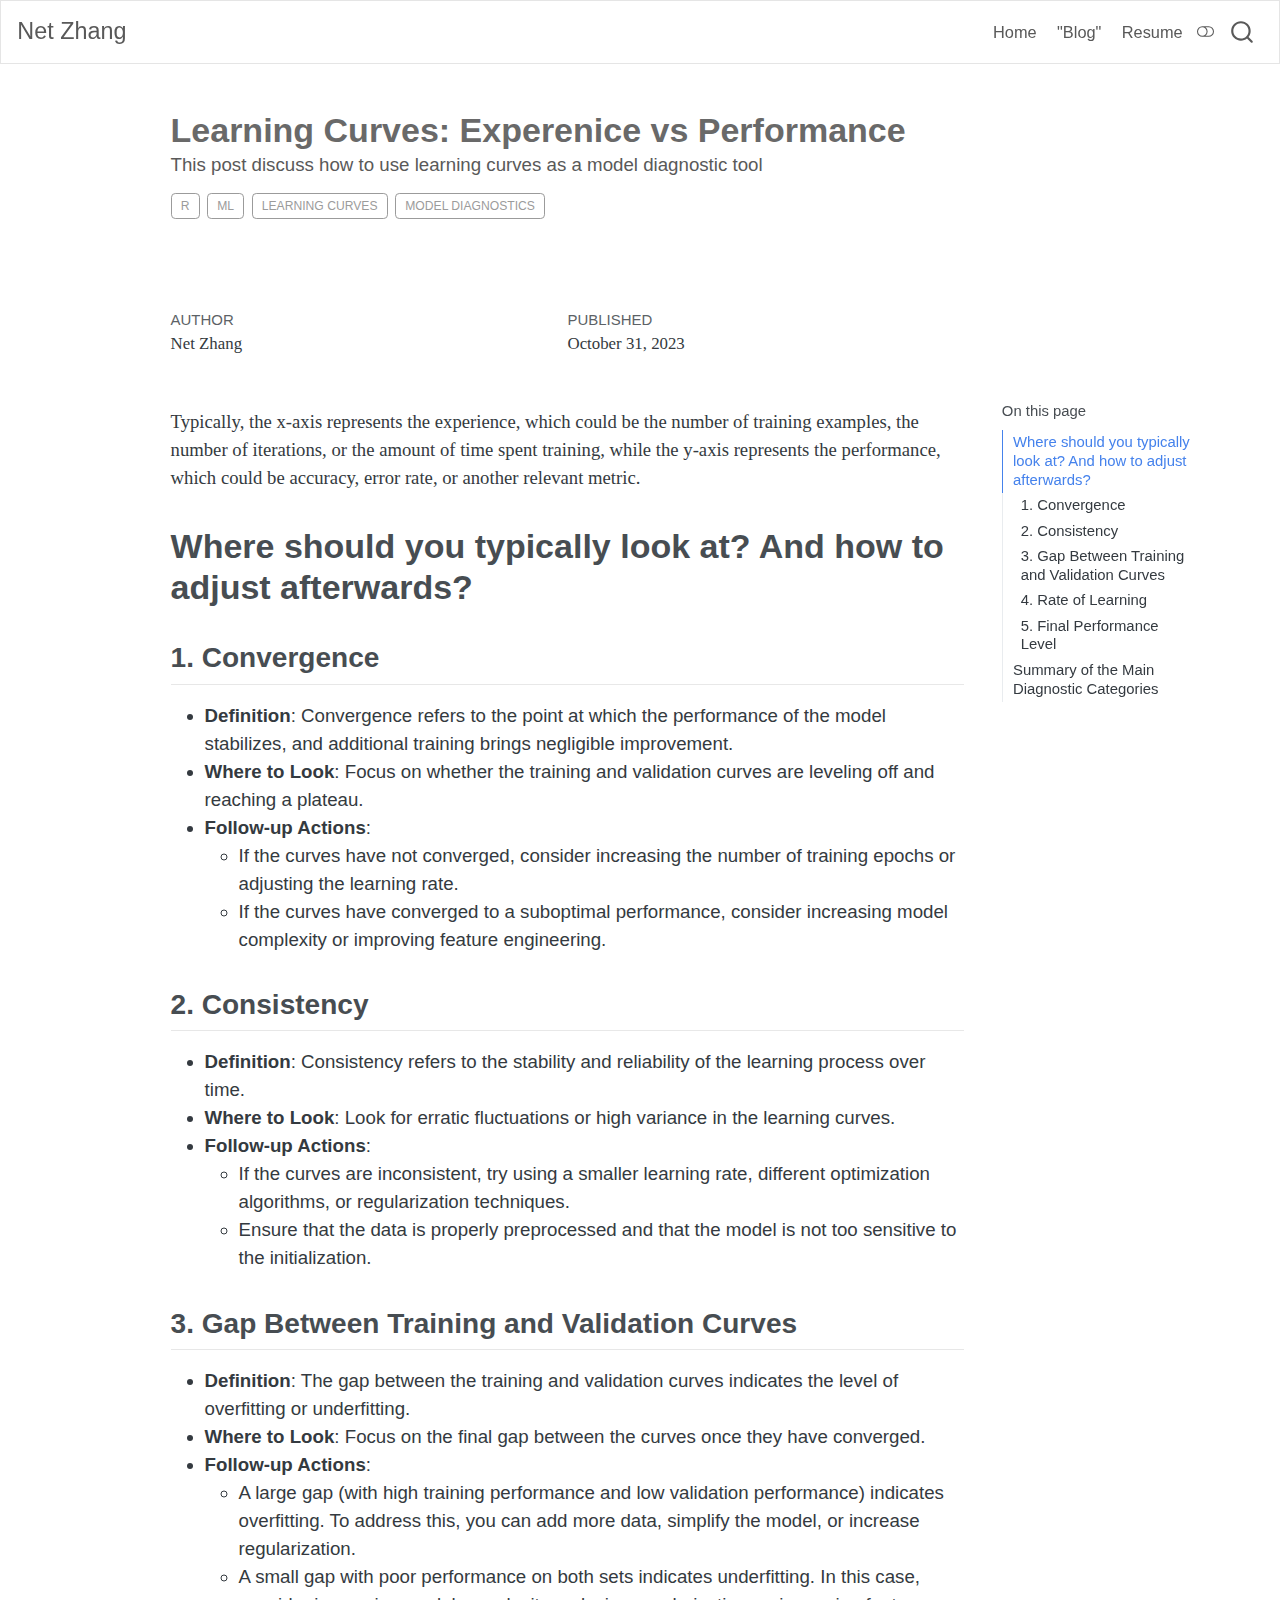
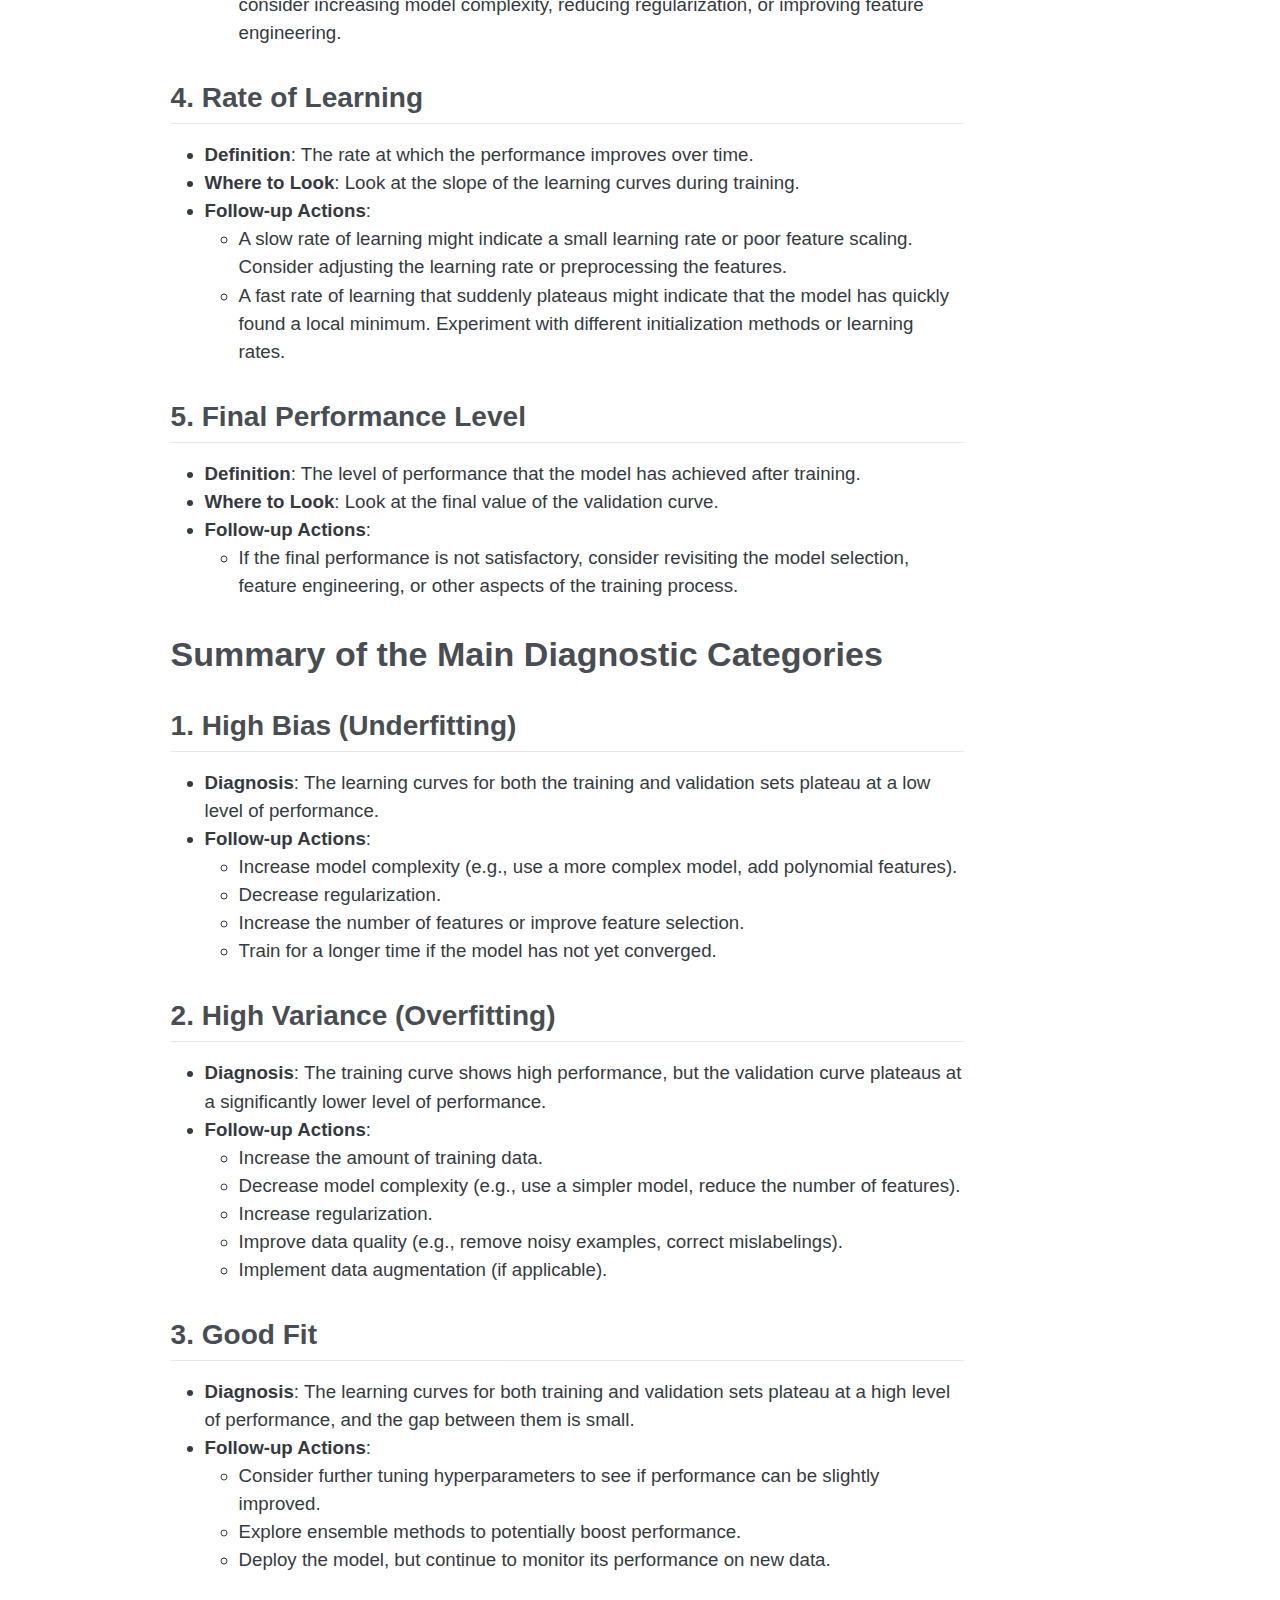
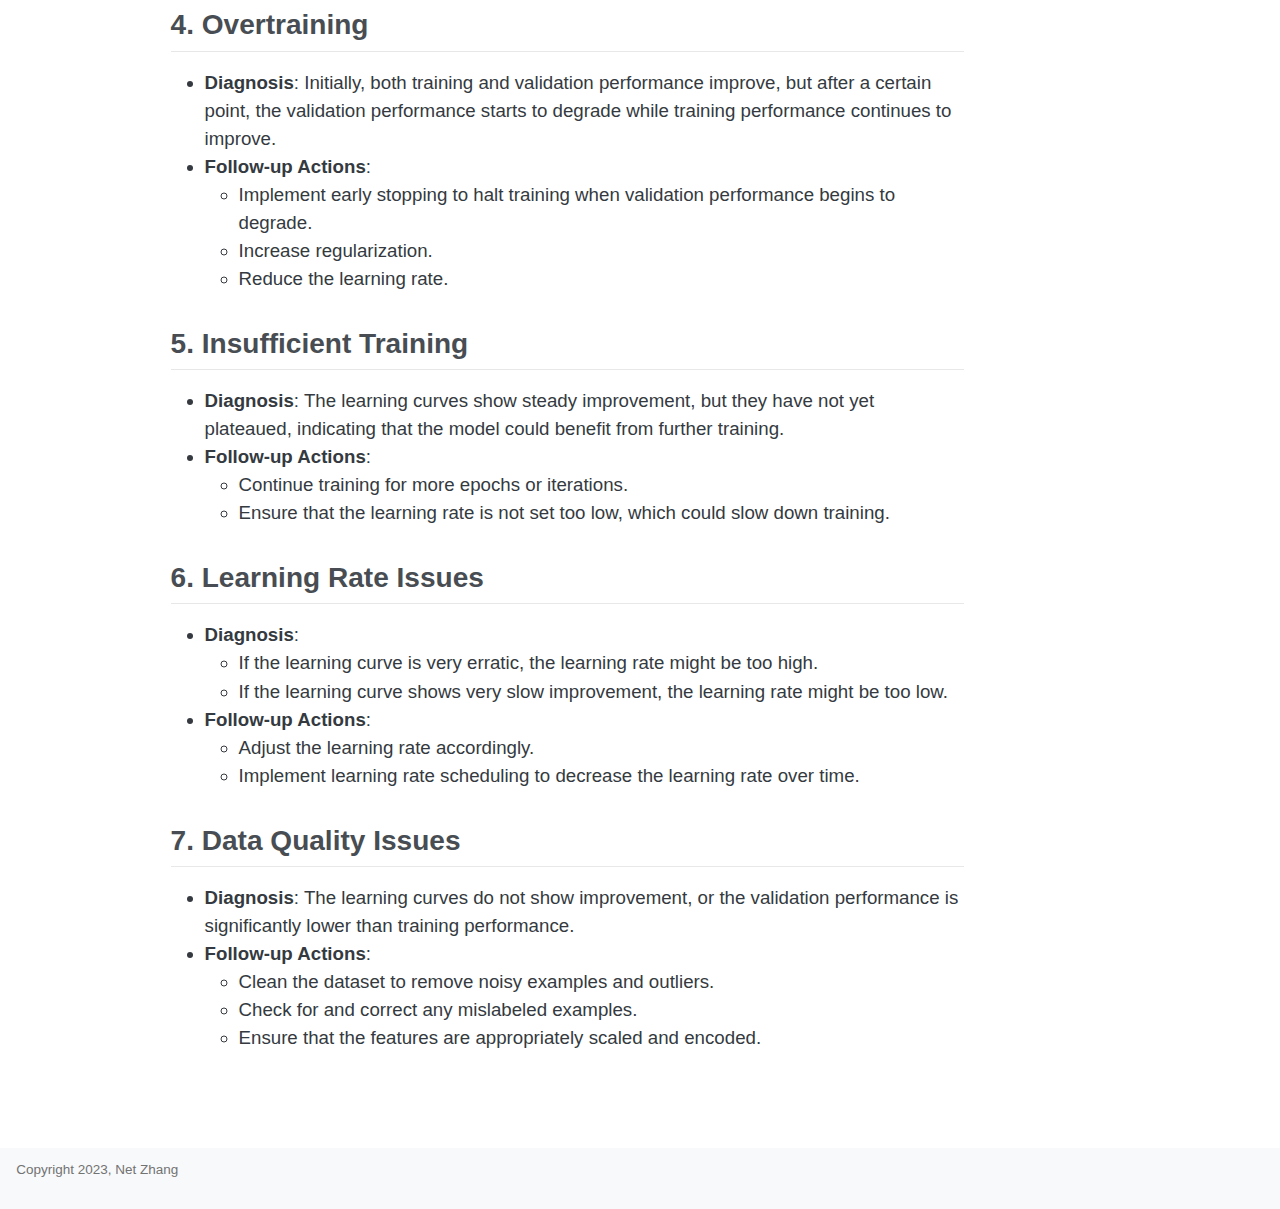
==== commit a1689dba: "violations of linear model assumptions" ====
--- a/docs/posts/2023-10-31-learning_curves/index.html
+++ b/docs/posts/2023-10-31-learning_curves/index.html
@@ -92,7 +92,7 @@
   </li>  
   <li class="nav-item">
     <a class="nav-link" href="../../posts.html" rel="" target="">
- <span class="menu-text">Blogs</span></a>
+ <span class="menu-text">"Blog"</span></a>
   </li>  
   <li class="nav-item">
     <a class="nav-link" href="../../resume.html" rel="" target="">
